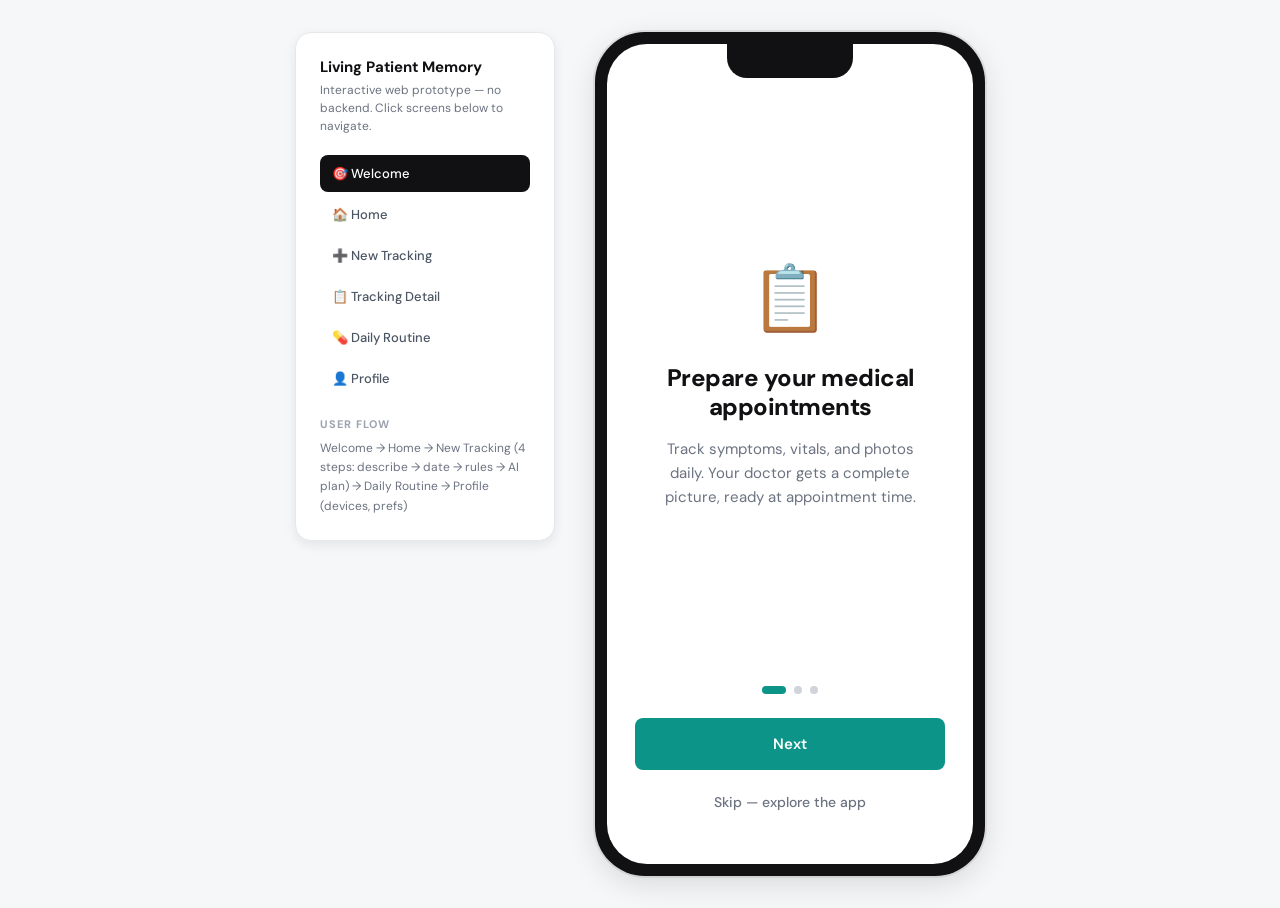
==== web-prototype/index.html @ bdebffde "feat: implement rate limiting middleware and add web prototype skeleton" ====
<!DOCTYPE html>
<html lang="en">
<head>
  <meta charset="UTF-8" />
  <meta name="viewport" content="width=device-width, initial-scale=1, maximum-scale=1, user-scalable=no" />
  <title>Living Patient Memory — Web Prototype</title>
  <meta name="description" content="Prepare your medical appointments with AI-powered health tracking. Web prototype for Living Patient Memory." />
  <link rel="preconnect" href="https://fonts.googleapis.com" />
  <link rel="preconnect" href="https://fonts.gstatic.com" crossorigin />
  <link href="https://fonts.googleapis.com/css2?family=DM+Sans:ital,opsz,wght@0,9..40,400;0,9..40,500;0,9..40,600;0,9..40,700;0,9..40,800;1,9..40,400&display=swap" rel="stylesheet" />
  <link rel="stylesheet" href="styles.css" />
</head>
<body>

  <!-- ═══ POV PANEL ═══ -->
  <aside class="pov-panel" id="povPanel">
    <h2>Living Patient Memory</h2>
    <p class="pov-desc">Interactive web prototype — no backend. Click screens below to navigate.</p>
    <nav class="pov-nav">
      <button data-screen="onboarding" class="active">🎯 Welcome</button>
      <button data-screen="home">🏠 Home</button>
      <button data-screen="new-tracking">➕ New Tracking</button>
      <button data-screen="detail">📋 Tracking Detail</button>
      <button data-screen="routine">💊 Daily Routine</button>
      <button data-screen="profile">👤 Profile</button>
    </nav>
    <div class="pov-section">
      <h3>User Flow</h3>
      <p>Welcome → Home → New Tracking (4 steps: describe → date → rules → AI plan) → Daily Routine → Profile (devices, prefs)</p>
    </div>
  </aside>

  <!-- ═══ PHONE FRAME ═══ -->
  <div class="phone-frame">
    <div class="phone-notch"></div>
    <div class="phone-screen" id="phoneScreen">

      <!-- ═══ ONBOARDING ═══ -->
      <section class="screen active" id="screen-onboarding" data-screen="onboarding">
        <div class="onboarding">
          <div class="onboarding-slides">
            <!-- Slide 1 -->
            <div class="onboarding-slide active" data-slide="1">
              <div class="onboarding-icon">📋</div>
              <h1>Prepare your medical appointments</h1>
              <p>Track symptoms, vitals, and photos daily. Your doctor gets a complete picture, ready at appointment time.</p>
            </div>
            <!-- Slide 2 -->
            <div class="onboarding-slide" data-slide="2">
              <div class="onboarding-icon">⚙️</div>
              <h1>You define the rules</h1>
              <p>Choose what to track — temperature, pain, photos, connected devices. You're in full control of your own tracking plan.</p>
            </div>
            <!-- Slide 3 -->
            <div class="onboarding-slide" data-slide="3">
              <div class="onboarding-icon">✨</div>
              <h1>AI builds your best plan</h1>
              <p>Gemini analyzes your situation and designs a personalized tracking schedule, optimized for your next appointment.</p>
            </div>
          </div>
          <div class="onboarding-dots">
            <div class="dot active" data-dot="1"></div>
            <div class="dot" data-dot="2"></div>
            <div class="dot" data-dot="3"></div>
          </div>
          <div class="onboarding-footer">
            <button class="btn-primary btn-primary--accent" id="onboardingNext">Next</button>
            <button class="btn-ghost" onclick="goTo('home')">Skip — explore the app</button>
          </div>
        </div>
      </section>

      <!-- ═══ HOME ═══ -->
      <section class="screen" id="screen-home" data-screen="home">
        <header class="app-header">
          <div class="header-top">
            <div>
              <p class="header-greeting">Good afternoon 👋</p>
              <h1 class="header-title" id="homeUserName">Alex</h1>
            </div>
            <div class="header-avatar" id="homeAvatar" onclick="goTo('profile')">A</div>
          </div>
        </header>

        <!-- Countdown card (shown when there's an active tracking) -->
        <div class="countdown-card" id="countdownCard" style="display:none">
          <div class="countdown-label">Next appointment</div>
          <div class="countdown-date" id="countdownDate">July 2, 2026 — Dr. Martinez</div>
          <div class="countdown-timer" id="countdownTimer">
            <div class="countdown-unit"><div class="countdown-value" id="cdDays">19</div><div class="countdown-suffix">days</div></div>
            <div class="countdown-unit"><div class="countdown-value" id="cdHours">08</div><div class="countdown-suffix">hrs</div></div>
            <div class="countdown-unit"><div class="countdown-value" id="cdMins">42</div><div class="countdown-suffix">min</div></div>
          </div>
        </div>

        <div class="content with-bottom">
          <!-- Today's tasks nudge -->
          <div class="tracking-card" id="todayNudge" style="display:none" onclick="goTo('routine')">
            <div class="tracking-card-header">
              <div>
                <div class="tracking-card-title">🔔 Today's routine</div>
                <div class="tracking-card-sub">Photo and check-in due before 8:00 PM</div>
              </div>
              <div class="tracking-badge">Pending</div>
            </div>
          </div>

          <div class="section-label">Active trackings</div>

          <!-- Empty state -->
          <div class="empty-state" id="emptyState">
            <div class="empty-icon">📊</div>
            <div class="empty-title">No active tracking</div>
            <div class="empty-desc">Describe what you want to monitor and our AI will build your personalized plan before your next appointment.</div>
            <button class="btn-primary btn-primary--accent" style="width:auto; padding:0 32px;" onclick="goTo('new-tracking')">Start your first tracking</button>
          </div>

          <!-- Tracking list -->
          <div id="trackingList" style="display:none"></div>
        </div>

        <!-- FAB -->
        <button class="fab" onclick="goTo('new-tracking')" aria-label="New tracking">
          <svg viewBox="0 0 24 24" fill="none" stroke="currentColor" stroke-width="2.5"><line x1="12" y1="5" x2="12" y2="19"/><line x1="5" y1="12" x2="19" y2="12"/></svg>
        </button>

        <!-- Tab bar -->
        <nav class="tab-bar">
          <button class="tab active">
            <svg viewBox="0 0 24 24" fill="currentColor"><path d="M10 20v-6h4v6h5v-8h3L12 3 2 12h3v8z"/></svg>
            <span>Home</span>
          </button>
          <button class="tab" onclick="goTo('home')">
            <svg viewBox="0 0 24 24" fill="none" stroke="currentColor" stroke-width="2"><rect x="3" y="4" width="18" height="18" rx="2"/><line x1="16" y1="2" x2="16" y2="6"/><line x1="8" y1="2" x2="8" y2="6"/><line x1="3" y1="10" x2="21" y2="10"/></svg>
            <span>Trackings</span>
          </button>
          <button class="tab" onclick="goTo('profile')">
            <svg viewBox="0 0 24 24" fill="none" stroke="currentColor" stroke-width="2"><path d="M20 21v-2a4 4 0 0 0-4-4H8a4 4 0 0 0-4 4v2"/><circle cx="12" cy="7" r="4"/></svg>
            <span>Profile</span>
          </button>
        </nav>
      </section>

      <!-- ═══ NEW TRACKING ═══ -->
      <section class="screen" id="screen-new-tracking" data-screen="new-tracking">
        <div class="sub-header">
          <button class="btn-icon" onclick="goTo('home')">
            <svg viewBox="0 0 24 24" fill="none" stroke="currentColor" stroke-width="2"><polyline points="15 18 9 12 15 6"/></svg>
          </button>
          <h2>New Tracking</h2>
          <div class="spacer"></div>
        </div>

        <div class="step-indicator" id="stepIndicator">
          <div class="step-bar done"></div>
          <div class="step-bar"></div>
          <div class="step-bar"></div>
          <div class="step-bar"></div>
        </div>
        <div class="step-count" id="stepCount">Step 1 of 4</div>

        <div class="content" id="newTrackingContent">
          <!-- Steps are rendered dynamically by JS -->
        </div>
      </section>

      <!-- ═══ TRACKING DETAIL ═══ -->
      <section class="screen" id="screen-detail" data-screen="detail">
        <div class="sub-header">
          <button class="btn-icon" onclick="goTo('home')">
            <svg viewBox="0 0 24 24" fill="none" stroke="currentColor" stroke-width="2"><polyline points="15 18 9 12 15 6"/></svg>
          </button>
          <h2 id="detailTitle">Wound Monitoring</h2>
          <button class="btn-icon" id="detailMenuBtn" onclick="toggleManageModal()">
            <svg viewBox="0 0 24 24" fill="none" stroke="currentColor" stroke-width="2"><circle cx="12" cy="12" r="1"/><circle cx="12" cy="5" r="1"/><circle cx="12" cy="19" r="1"/></svg>
          </button>
        </div>

        <div class="content with-bottom">
          <!-- Summary card -->
          <div class="tracking-card" style="cursor:default">
            <div style="display:flex; justify-content:space-around; text-align:center; margin-bottom:14px;">
              <div><div style="font-size:24px; font-weight:800;" id="detDaysDone">5</div><div style="font-size:12px; color:var(--gray-400);">Days done</div></div>
              <div><div style="font-size:24px; font-weight:800;" id="detDaysLeft">9</div><div style="font-size:12px; color:var(--gray-400);">Days left</div></div>
              <div><div style="font-size:24px; font-weight:800; color:var(--accent);" id="detPercent">36%</div><div style="font-size:12px; color:var(--gray-400);">Complete</div></div>
            </div>
            <div class="progress-bar"><div class="progress-fill" id="detProgress" style="width:36%"></div></div>
            <div class="tracking-card-footer">
              <span>📅 Appointment: <strong id="detApptDate">Jul 2, 2026</strong></span>
            </div>
          </div>

          <!-- Today's routine button -->
          <button class="btn-primary btn-primary--accent" style="margin:16px 0;" onclick="goTo('routine')">
            ▶ Start today's routine
          </button>

          <div class="section-label">Your plan</div>
          <div class="timeline" id="detailTimeline">
            <!-- Populated by JS -->
          </div>
        </div>

        <!-- Manage modal -->
        <div class="modal-overlay" id="manageModal">
          <div class="modal-sheet">
            <div class="modal-handle"></div>
            <div class="modal-title">Manage tracking</div>
            <button class="btn-secondary" style="margin-bottom:8px;" onclick="showDateEditModal()">📅 Change appointment date</button>
            <button class="btn-secondary" style="margin-bottom:8px;" onclick="goTo('new-tracking')">✏️ Edit my rules</button>
            <button class="btn-primary btn-primary--danger" style="margin-bottom:8px;" onclick="deleteTracking()">🗑 Delete this tracking</button>
            <button class="btn-ghost" onclick="toggleManageModal()">Cancel</button>
          </div>
        </div>

        <!-- Date edit modal -->
        <div class="modal-overlay" id="dateEditModal">
          <div class="modal-sheet">
            <div class="modal-handle"></div>
            <div class="modal-title">Change appointment date</div>
            <div class="field">
              <label for="editApptDate">New appointment date</label>
              <div class="date-input-wrapper">
                <input type="date" id="editApptDate" />
              </div>
            </div>
            <button class="btn-primary btn-primary--accent" onclick="saveNewDate()">Save new date</button>
            <button class="btn-ghost" onclick="hideDateEditModal()">Cancel</button>
          </div>
        </div>

        <!-- Tab bar -->
        <nav class="tab-bar">
          <button class="tab" onclick="goTo('home')">
            <svg viewBox="0 0 24 24" fill="none" stroke="currentColor" stroke-width="2"><path d="M10 20v-6h4v6h5v-8h3L12 3 2 12h3v8z"/></svg>
            <span>Home</span>
          </button>
          <button class="tab active">
            <svg viewBox="0 0 24 24" fill="currentColor"><rect x="3" y="4" width="18" height="18" rx="2"/><line x1="16" y1="2" x2="16" y2="6" stroke="white" stroke-width="2"/><line x1="8" y1="2" x2="8" y2="6" stroke="white" stroke-width="2"/><line x1="3" y1="10" x2="21" y2="10" stroke="white" stroke-width="2"/></svg>
            <span>Trackings</span>
          </button>
          <button class="tab" onclick="goTo('profile')">
            <svg viewBox="0 0 24 24" fill="none" stroke="currentColor" stroke-width="2"><path d="M20 21v-2a4 4 0 0 0-4-4H8a4 4 0 0 0-4 4v2"/><circle cx="12" cy="7" r="4"/></svg>
            <span>Profile</span>
          </button>
        </nav>
      </section>

      <!-- ═══ DAILY ROUTINE ═══ -->
      <section class="screen" id="screen-routine" data-screen="routine">
        <div class="sub-header">
          <button class="btn-icon" onclick="goTo('detail')">
            <svg viewBox="0 0 24 24" fill="none" stroke="currentColor" stroke-width="2"><polyline points="15 18 9 12 15 6"/></svg>
          </button>
          <h2>Today's Routine</h2>
          <div class="spacer"></div>
        </div>

        <div class="step-indicator" id="routineStepIndicator">
          <div class="step-bar done"></div>
          <div class="step-bar"></div>
          <div class="step-bar"></div>
        </div>
        <div class="step-count" id="routineStepCount">Step 1 of 3</div>

        <div class="content" id="routineContent">
          <!-- Populated by JS -->
        </div>
      </section>

      <!-- ═══ ROUTINE DONE ═══ -->
      <section class="screen" id="screen-routine-done" data-screen="routine-done">
        <div class="done-screen">
          <div class="done-check">✓</div>
          <div class="done-title">Routine complete!</div>
          <div class="done-desc">Today's data has been saved. Your tracking file is getting stronger — come back tomorrow.</div>
          <button class="btn-primary btn-primary--accent" style="width:auto; padding:0 32px;" onclick="goTo('home')">Back to home</button>
        </div>
      </section>

      <!-- ═══ PROFILE ═══ -->
      <section class="screen" id="screen-profile" data-screen="profile">
        <div class="profile-header-section">
          <div class="profile-avatar-lg" id="profileAvatarLg">A</div>
          <div class="profile-name" id="profileName">Alex</div>
          <div class="profile-email">alex@example.com</div>
        </div>

        <div class="content" style="padding-top:20px; padding-bottom:80px;">
          <div class="menu-group">
            <h3>Connected Devices</h3>
            <div class="toggle-row" onclick="toggleDevice(this)">
              <div class="toggle-row-left">
                <span class="toggle-emoji">⌚</span>
                <div>
                  <div class="toggle-label">Smartwatch</div>
                  <div class="toggle-sublabel">Steps, heart rate, sleep</div>
                </div>
              </div>
              <div class="toggle" data-device="watch"><div class="toggle-knob"></div></div>
            </div>
            <div class="toggle-row" onclick="toggleDevice(this)">
              <div class="toggle-row-left">
                <span class="toggle-emoji">🌡️</span>
                <div>
                  <div class="toggle-label">Digital thermometer</div>
                  <div class="toggle-sublabel">Manual temperature entries</div>
                </div>
              </div>
              <div class="toggle on" data-device="thermometer"><div class="toggle-knob"></div></div>
            </div>
            <div class="toggle-row" onclick="toggleDevice(this)">
              <div class="toggle-row-left">
                <span class="toggle-emoji">💓</span>
                <div>
                  <div class="toggle-label">Blood pressure monitor</div>
                  <div class="toggle-sublabel">Bluetooth BP device</div>
                </div>
              </div>
              <div class="toggle" data-device="bp"><div class="toggle-knob"></div></div>
            </div>
            <div class="toggle-row" onclick="toggleDevice(this)">
              <div class="toggle-row-left">
                <span class="toggle-emoji">⚖️</span>
                <div>
                  <div class="toggle-label">Connected scale</div>
                  <div class="toggle-sublabel">Weight tracking</div>
                </div>
              </div>
              <div class="toggle" data-device="scale"><div class="toggle-knob"></div></div>
            </div>
          </div>

          <div class="menu-group">
            <h3>Preferences</h3>
            <button class="menu-item" onclick="showToast('Temperature unit changed to °C')">
              <span class="emoji">🌡️</span>
              Temperature unit
              <span class="menu-badge">°C</span>
              <span class="arrow">›</span>
            </button>
            <button class="menu-item" onclick="showToast('Reminder times updated')">
              <span class="emoji">🔔</span>
              Reminder times
              <span class="menu-badge">9am, 7pm</span>
              <span class="arrow">›</span>
            </button>
          </div>

          <div class="menu-group">
            <h3>Account</h3>
            <button class="menu-item" onclick="showToast('Profile editing coming soon')">
              <span class="emoji">✏️</span>
              Edit profile
              <span class="arrow">›</span>
            </button>
            <button class="menu-item" onclick="showToast('Data export started')">
              <span class="emoji">📦</span>
              Export my data
              <span class="arrow">›</span>
            </button>
            <button class="menu-item menu-item--danger">
              <span class="emoji">🚪</span>
              Sign out
            </button>
          </div>
        </div>

        <!-- Tab bar -->
        <nav class="tab-bar">
          <button class="tab" onclick="goTo('home')">
            <svg viewBox="0 0 24 24" fill="none" stroke="currentColor" stroke-width="2"><path d="M10 20v-6h4v6h5v-8h3L12 3 2 12h3v8z"/></svg>
            <span>Home</span>
          </button>
          <button class="tab" onclick="goTo('home')">
            <svg viewBox="0 0 24 24" fill="none" stroke="currentColor" stroke-width="2"><rect x="3" y="4" width="18" height="18" rx="2"/><line x1="16" y1="2" x2="16" y2="6"/><line x1="8" y1="2" x2="8" y2="6"/><line x1="3" y1="10" x2="21" y2="10"/></svg>
            <span>Trackings</span>
          </button>
          <button class="tab active">
            <svg viewBox="0 0 24 24" fill="currentColor"><path d="M20 21v-2a4 4 0 0 0-4-4H8a4 4 0 0 0-4 4v2"/><circle cx="12" cy="7" r="4"/></svg>
            <span>Profile</span>
          </button>
        </nav>
      </section>

      <!-- Toast -->
      <div class="toast" id="toast"></div>

    </div>
  </div>

  <script src="app.js"></script>
</body>
</html>
---- web-prototype/styles.css ----
/* ═══════════════════════════════════════════════════
   Living Patient Memory — Web Prototype Design System
   ═══════════════════════════════════════════════════ */

*, *::before, *::after { box-sizing: border-box; margin: 0; padding: 0; }

:root {
  /* Colors */
  --bg: #F6F7F9;
  --white: #FFFFFF;
  --black: #111113;
  --gray-50: #FAFAFA;
  --gray-100: #F3F4F6;
  --gray-200: #E5E7EB;
  --gray-300: #D1D5DB;
  --gray-400: #9CA3AF;
  --gray-500: #6B7280;
  --gray-600: #4B5563;
  --gray-700: #374151;
  --accent: #0D9488;
  --accent-light: #CCFBF1;
  --accent-dark: #0F766E;
  --danger: #EF4444;
  --danger-light: #FEE2E2;
  --warning: #F59E0B;
  --warning-light: #FEF3C7;
  --success: #10B981;
  --success-light: #D1FAE5;

  /* Typography */
  --font: 'DM Sans', -apple-system, BlinkMacSystemFont, sans-serif;
  --radius: 12px;
  --radius-sm: 8px;
  --radius-lg: 16px;
  --shadow-sm: 0 1px 3px rgba(0,0,0,.06);
  --shadow-md: 0 4px 12px rgba(0,0,0,.08);
  --shadow-lg: 0 8px 30px rgba(0,0,0,.12);
  --transition: .2s cubic-bezier(.4,0,.2,1);
}

html { font-size: 16px; }
body {
  font-family: var(--font);
  background: var(--bg);
  color: var(--black);
  min-height: 100vh;
  display: flex;
  justify-content: center;
  align-items: flex-start;
  gap: 40px;
  padding: 32px;
  -webkit-font-smoothing: antialiased;
}

/* ═══ POV PANEL ═══ */
.pov-panel {
  position: sticky;
  top: 32px;
  width: 260px;
  flex-shrink: 0;
  background: var(--white);
  border-radius: var(--radius-lg);
  padding: 24px;
  box-shadow: var(--shadow-md);
  border: 1px solid var(--gray-200);
}
.pov-panel h2 {
  font-size: 15px;
  font-weight: 700;
  margin-bottom: 4px;
}
.pov-desc {
  font-size: 12px;
  color: var(--gray-500);
  margin-bottom: 20px;
  line-height: 1.5;
}
.pov-nav { display: flex; flex-direction: column; gap: 4px; }
.pov-nav button {
  display: flex;
  align-items: center;
  gap: 8px;
  padding: 10px 12px;
  border: none;
  background: transparent;
  border-radius: var(--radius-sm);
  font-family: var(--font);
  font-size: 13px;
  font-weight: 500;
  color: var(--gray-600);
  cursor: pointer;
  transition: var(--transition);
  text-align: left;
}
.pov-nav button:hover { background: var(--gray-100); color: var(--black); }
.pov-nav button.active { background: var(--black); color: var(--white); }

.pov-section { margin-top: 20px; }
.pov-section h3 {
  font-size: 11px;
  font-weight: 700;
  text-transform: uppercase;
  letter-spacing: 1px;
  color: var(--gray-400);
  margin-bottom: 8px;
}
.pov-section p { font-size: 12px; color: var(--gray-500); line-height: 1.6; }

/* ═══ PHONE FRAME ═══ */
.phone-frame {
  width: 390px;
  height: 844px;
  background: var(--black);
  border-radius: 50px;
  padding: 12px;
  box-shadow: var(--shadow-lg), 0 0 0 2px rgba(0,0,0,.08);
  position: relative;
  flex-shrink: 0;
}
.phone-notch {
  position: absolute;
  top: 12px;
  left: 50%;
  transform: translateX(-50%);
  width: 126px;
  height: 34px;
  background: var(--black);
  border-radius: 0 0 20px 20px;
  z-index: 100;
}
.phone-screen {
  width: 100%;
  height: 100%;
  background: var(--white);
  border-radius: 40px;
  overflow: hidden;
  position: relative;
}

/* ═══ SCREENS ═══ */
.screen {
  position: absolute;
  inset: 0;
  display: none;
  flex-direction: column;
  overflow-y: auto;
  overflow-x: hidden;
  scrollbar-width: none;
}
.screen::-webkit-scrollbar { display: none; }
.screen.active {
  display: flex;
  animation: fadeSlideIn .3s ease;
}
@keyframes fadeSlideIn {
  from { opacity: 0; transform: translateY(8px); }
  to { opacity: 1; transform: translateY(0); }
}

/* ═══ ONBOARDING ═══ */
.onboarding {
  flex: 1;
  display: flex;
  flex-direction: column;
  padding: 60px 28px 40px;
  text-align: center;
}
.onboarding-slides {
  flex: 1;
  display: flex;
  flex-direction: column;
  justify-content: center;
  align-items: center;
}
.onboarding-slide {
  display: none;
  flex-direction: column;
  align-items: center;
  gap: 16px;
  animation: fadeSlideIn .4s ease;
}
.onboarding-slide.active { display: flex; }
.onboarding-icon {
  font-size: 64px;
  margin-bottom: 8px;
  animation: floatIcon 3s ease-in-out infinite;
}
@keyframes floatIcon {
  0%, 100% { transform: translateY(0); }
  50% { transform: translateY(-8px); }
}
.onboarding h1 {
  font-size: 24px;
  font-weight: 800;
  line-height: 1.2;
  letter-spacing: -.5px;
  max-width: 280px;
}
.onboarding p {
  font-size: 15px;
  color: var(--gray-500);
  line-height: 1.6;
  max-width: 260px;
}
.onboarding-dots {
  display: flex;
  gap: 8px;
  justify-content: center;
  margin: 24px 0;
}
.dot {
  width: 8px; height: 8px;
  border-radius: 50%;
  background: var(--gray-300);
  transition: var(--transition);
}
.dot.active {
  background: var(--accent);
  width: 24px;
  border-radius: 4px;
}
.onboarding-footer {
  display: flex;
  flex-direction: column;
  gap: 10px;
}

/* ═══ HEADER ═══ */
.app-header {
  padding: 56px 24px 20px;
  background: var(--white);
}
.header-top {
  display: flex;
  justify-content: space-between;
  align-items: center;
  margin-bottom: 16px;
}
.header-greeting {
  font-size: 14px;
  color: var(--gray-500);
  font-weight: 500;
}
.header-title {
  font-size: 22px;
  font-weight: 800;
  letter-spacing: -.3px;
}
.header-avatar {
  width: 40px; height: 40px;
  border-radius: 50%;
  background: linear-gradient(135deg, var(--accent), var(--accent-dark));
  color: white;
  display: flex; align-items: center; justify-content: center;
  font-size: 14px; font-weight: 700;
  cursor: pointer;
  transition: var(--transition);
}
.header-avatar:hover { transform: scale(1.08); }

/* ═══ COUNTDOWN CARD ═══ */
.countdown-card {
  background: linear-gradient(135deg, #0D9488 0%, #065F54 100%);
  border-radius: var(--radius);
  padding: 20px;
  color: white;
  margin: 0 24px 16px;
}
.countdown-label {
  font-size: 12px;
  font-weight: 600;
  text-transform: uppercase;
  letter-spacing: 1px;
  opacity: .85;
  margin-bottom: 8px;
}
.countdown-date {
  font-size: 17px;
  font-weight: 700;
  margin-bottom: 12px;
}
.countdown-timer {
  display: flex;
  gap: 12px;
}
.countdown-unit {
  text-align: center;
}
.countdown-value {
  font-size: 28px;
  font-weight: 800;
  line-height: 1;
  letter-spacing: -1px;
}
.countdown-suffix {
  font-size: 11px;
  opacity: .7;
  font-weight: 500;
  text-transform: uppercase;
}

/* ═══ CONTENT ═══ */
.content {
  flex: 1;
  padding: 0 24px 24px;
  overflow-y: auto;
}
.content.with-bottom { padding-bottom: 100px; }

/* ═══ SECTION LABEL ═══ */
.section-label {
  font-size: 11px;
  font-weight: 700;
  text-transform: uppercase;
  letter-spacing: 1.5px;
  color: var(--gray-400);
  margin: 20px 0 12px;
}

/* ═══ TRACKING CARD ═══ */
.tracking-card {
  background: var(--white);
  border: 1px solid var(--gray-200);
  border-radius: var(--radius);
  padding: 18px;
  cursor: pointer;
  transition: var(--transition);
  margin-bottom: 10px;
}
.tracking-card:hover {
  border-color: var(--gray-300);
  box-shadow: var(--shadow-sm);
}
.tracking-card-header {
  display: flex;
  justify-content: space-between;
  align-items: flex-start;
  margin-bottom: 12px;
}
.tracking-card-title {
  font-size: 16px;
  font-weight: 700;
}
.tracking-card-sub {
  font-size: 13px;
  color: var(--gray-500);
  margin-top: 2px;
}
.tracking-badge {
  font-size: 11px;
  font-weight: 600;
  padding: 4px 10px;
  border-radius: 20px;
  background: var(--accent-light);
  color: var(--accent-dark);
  white-space: nowrap;
}
.tracking-badge--done {
  background: var(--gray-100);
  color: var(--gray-500);
}
.progress-bar {
  height: 4px;
  background: var(--gray-200);
  border-radius: 2px;
  overflow: hidden;
  margin-top: 14px;
}
.progress-fill {
  height: 100%;
  background: var(--accent);
  border-radius: 2px;
  transition: width .5s ease;
}
.tracking-card-footer {
  display: flex;
  justify-content: space-between;
  align-items: center;
  margin-top: 10px;
  font-size: 12px;
  color: var(--gray-500);
}

/* ═══ EMPTY STATE ═══ */
.empty-state {
  display: flex;
  flex-direction: column;
  align-items: center;
  text-align: center;
  padding: 40px 20px;
}
.empty-icon { font-size: 56px; margin-bottom: 16px; }
.empty-title {
  font-size: 18px;
  font-weight: 700;
  margin-bottom: 8px;
}
.empty-desc {
  font-size: 14px;
  color: var(--gray-500);
  line-height: 1.6;
  max-width: 260px;
  margin-bottom: 24px;
}

/* ═══ SUB PAGE HEADER ═══ */
.sub-header {
  display: flex;
  align-items: center;
  gap: 12px;
  padding: 56px 20px 16px;
  background: var(--white);
}
.sub-header h2 {
  flex: 1;
  font-size: 18px;
  font-weight: 700;
}
.sub-header .spacer { width: 40px; }

/* ═══ BUTTONS ═══ */
.btn-primary {
  display: flex;
  align-items: center;
  justify-content: center;
  gap: 8px;
  width: 100%;
  height: 52px;
  border: none;
  border-radius: var(--radius-sm);
  background: var(--black);
  color: var(--white);
  font-family: var(--font);
  font-size: 15px;
  font-weight: 600;
  cursor: pointer;
  transition: var(--transition);
}
.btn-primary:hover { opacity: .88; }
.btn-primary:active { transform: scale(.98); }
.btn-primary:disabled { background: var(--gray-200); color: var(--gray-400); cursor: default; }
.btn-primary--accent { background: var(--accent); }
.btn-primary--accent:hover { background: var(--accent-dark); }
.btn-primary--danger { background: var(--danger); }

.btn-secondary {
  display: flex;
  align-items: center;
  justify-content: center;
  gap: 8px;
  width: 100%;
  height: 48px;
  border: 1.5px solid var(--gray-200);
  border-radius: var(--radius-sm);
  background: var(--white);
  color: var(--black);
  font-family: var(--font);
  font-size: 14px;
  font-weight: 600;
  cursor: pointer;
  transition: var(--transition);
}
.btn-secondary:hover { border-color: var(--gray-300); background: var(--gray-50); }

.btn-ghost {
  display: flex;
  align-items: center;
  justify-content: center;
  gap: 8px;
  width: 100%;
  height: 44px;
  border: none;
  background: transparent;
  color: var(--gray-500);
  font-family: var(--font);
  font-size: 14px;
  font-weight: 500;
  cursor: pointer;
  transition: var(--transition);
}
.btn-ghost:hover { color: var(--black); }

.btn-sm { height: 38px; font-size: 13px; border-radius: var(--radius-sm); }
.btn-icon {
  width: 40px; height: 40px;
  border: none; background: transparent;
  border-radius: var(--radius-sm);
  display: flex; align-items: center; justify-content: center;
  cursor: pointer;
  transition: var(--transition);
  color: var(--black);
}
.btn-icon:hover { background: var(--gray-100); }
.btn-icon svg { width: 22px; height: 22px; }

.text-btn {
  border: none; background: none;
  font-family: var(--font);
  font-size: 14px;
  font-weight: 600;
  color: var(--accent);
  cursor: pointer;
}
.text-btn--danger { color: var(--danger); }

/* ═══ TAB BAR ═══ */
.tab-bar {
  display: flex;
  border-top: 1px solid var(--gray-200);
  background: var(--white);
  padding: 6px 0 20px;
  flex-shrink: 0;
}
.tab {
  flex: 1;
  display: flex;
  flex-direction: column;
  align-items: center;
  gap: 3px;
  padding: 8px 0;
  border: none;
  background: transparent;
  font-family: var(--font);
  font-size: 10px;
  font-weight: 600;
  color: var(--gray-400);
  cursor: pointer;
  transition: var(--transition);
}
.tab svg { width: 24px; height: 24px; }
.tab.active { color: var(--accent); }
.tab:hover { color: var(--black); }

/* ═══ FAB ═══ */
.fab {
  position: absolute;
  bottom: 80px;
  right: 20px;
  width: 56px; height: 56px;
  border: none;
  border-radius: 16px;
  background: var(--accent);
  color: white;
  display: flex; align-items: center; justify-content: center;
  cursor: pointer;
  box-shadow: 0 4px 16px rgba(13,148,136,.4);
  transition: var(--transition);
  z-index: 10;
}
.fab:hover { transform: translateY(-2px); box-shadow: 0 6px 24px rgba(13,148,136,.5); }
.fab svg { width: 28px; height: 28px; }

/* ═══ FORM FIELDS ═══ */
.field { margin-bottom: 18px; }
.field label {
  display: block;
  font-size: 13px;
  font-weight: 600;
  color: var(--gray-700);
  margin-bottom: 6px;
}
.field input, .field textarea, .field select {
  width: 100%;
  padding: 12px 14px;
  border: 1.5px solid var(--gray-200);
  border-radius: var(--radius-sm);
  font-family: var(--font);
  font-size: 15px;
  color: var(--black);
  background: var(--white);
  outline: none;
  transition: var(--transition);
}
.field input:focus, .field textarea:focus, .field select:focus {
  border-color: var(--accent);
  box-shadow: 0 0 0 3px rgba(13,148,136,.1);
}
.field textarea { resize: vertical; min-height: 100px; }
.field input::placeholder, .field textarea::placeholder {
  color: var(--gray-400);
}
.field .hint {
  font-size: 12px;
  color: var(--gray-400);
  margin-top: 4px;
}

/* ═══ STEP INDICATOR ═══ */
.step-indicator {
  display: flex;
  gap: 6px;
  padding: 0 24px;
  margin-bottom: 4px;
}
.step-bar {
  flex: 1;
  height: 3px;
  background: var(--gray-200);
  border-radius: 2px;
  transition: background .3s ease;
}
.step-bar.done { background: var(--accent); }
.step-count {
  font-size: 12px;
  color: var(--gray-400);
  font-weight: 500;
  padding: 4px 24px 0;
}

/* ═══ TOGGLES ═══ */
.toggle-row {
  display: flex;
  align-items: center;
  justify-content: space-between;
  padding: 14px 16px;
  background: var(--gray-50);
  border: 1px solid var(--gray-200);
  border-radius: var(--radius-sm);
  margin-bottom: 8px;
  transition: var(--transition);
}
.toggle-row:hover { border-color: var(--gray-300); }
.toggle-row-left {
  display: flex;
  align-items: center;
  gap: 12px;
}
.toggle-emoji { font-size: 22px; }
.toggle-label {
  font-size: 14px;
  font-weight: 600;
}
.toggle-sublabel {
  font-size: 12px;
  color: var(--gray-400);
}
.toggle {
  width: 48px; height: 28px;
  background: var(--gray-300);
  border-radius: 14px;
  position: relative;
  cursor: pointer;
  transition: var(--transition);
  flex-shrink: 0;
}
.toggle.on { background: var(--accent); }
.toggle-knob {
  position: absolute;
  top: 3px; left: 3px;
  width: 22px; height: 22px;
  background: white;
  border-radius: 50%;
  transition: var(--transition);
  box-shadow: 0 1px 3px rgba(0,0,0,.15);
}
.toggle.on .toggle-knob { left: 23px; }

/* ═══ DATE PICKER FAKE ═══ */
.date-input-wrapper {
  position: relative;
}
.date-input-wrapper input[type="date"] {
  padding-right: 40px;
}
.date-input-wrapper svg {
  position: absolute;
  right: 14px;
  top: 50%;
  transform: translateY(-50%);
  color: var(--gray-400);
  pointer-events: none;
}

/* ═══ AI CARD ═══ */
.ai-card {
  background: linear-gradient(135deg, #F0FDFA 0%, #ECFDF5 100%);
  border: 1.5px solid var(--accent-light);
  border-radius: var(--radius);
  padding: 20px;
  margin-bottom: 16px;
}
.ai-card-header {
  display: flex;
  align-items: center;
  gap: 10px;
  margin-bottom: 12px;
}
.ai-card-header span {
  font-size: 13px;
  font-weight: 700;
  color: var(--accent-dark);
  text-transform: uppercase;
  letter-spacing: .5px;
}
.ai-card-title {
  font-size: 16px;
  font-weight: 700;
  margin-bottom: 8px;
}
.ai-card-body {
  font-size: 14px;
  color: var(--gray-600);
  line-height: 1.6;
}

/* ═══ PLAN ITEM ═══ */
.plan-list { display: flex; flex-direction: column; gap: 2px; }
.plan-item {
  display: flex;
  align-items: flex-start;
  gap: 12px;
  padding: 12px 0;
  border-bottom: 1px solid var(--gray-100);
}
.plan-item:last-child { border-bottom: none; }
.plan-icon {
  width: 36px; height: 36px;
  border-radius: var(--radius-sm);
  background: var(--gray-100);
  display: flex; align-items: center; justify-content: center;
  font-size: 18px;
  flex-shrink: 0;
}
.plan-text h4 { font-size: 14px; font-weight: 600; }
.plan-text p { font-size: 12px; color: var(--gray-500); margin-top: 2px; }

/* ═══ JOURNEY TIMELINE ═══ */
.timeline { padding: 0 4px; }
.timeline-node {
  display: flex;
  gap: 16px;
  position: relative;
}
.timeline-line {
  position: absolute;
  left: 19px;
  top: 44px;
  bottom: -12px;
  width: 2px;
  background: var(--gray-200);
}
.timeline-node.done .timeline-line { background: var(--accent); }
.timeline-circle {
  width: 40px; height: 40px;
  border-radius: 50%;
  display: flex; align-items: center; justify-content: center;
  flex-shrink: 0;
  font-size: 14px;
  font-weight: 700;
  border: 2px solid var(--gray-200);
  background: var(--white);
  color: var(--gray-400);
  z-index: 1;
}
.timeline-node.done .timeline-circle {
  background: var(--accent);
  border-color: var(--accent);
  color: white;
}
.timeline-node.today .timeline-circle {
  border-color: var(--accent);
  border-width: 3px;
  color: var(--accent);
  font-weight: 800;
}
.timeline-content {
  flex: 1;
  padding-bottom: 24px;
}
.timeline-day {
  font-size: 14px;
  font-weight: 700;
}
.timeline-date {
  font-size: 12px;
  color: var(--gray-400);
  margin-top: 2px;
}
.timeline-tasks {
  font-size: 12px;
  color: var(--gray-500);
  margin-top: 4px;
}
.timeline-node.today .timeline-day { color: var(--accent); }

/* ═══ ROUTINE STEP ═══ */
.routine-step {
  background: var(--gray-50);
  border: 1px solid var(--gray-200);
  border-radius: var(--radius);
  padding: 20px;
  margin-bottom: 12px;
  transition: var(--transition);
}
.routine-step.completed {
  border-color: var(--success);
  background: var(--success-light);
}
.routine-step-header {
  display: flex;
  align-items: center;
  gap: 10px;
  margin-bottom: 12px;
}
.routine-step-num {
  width: 28px; height: 28px;
  border-radius: 50%;
  background: var(--accent);
  color: white;
  display: flex; align-items: center; justify-content: center;
  font-size: 13px; font-weight: 700;
}
.routine-step-title {
  font-size: 15px;
  font-weight: 700;
}

/* Slider */
.slider-wrapper { padding: 8px 0; }
.slider-labels {
  display: flex;
  justify-content: space-between;
  font-size: 12px;
  color: var(--gray-400);
  margin-bottom: 4px;
}
input[type="range"] {
  width: 100%;
  height: 6px;
  -webkit-appearance: none;
  appearance: none;
  background: var(--gray-200);
  border-radius: 3px;
  outline: none;
}
input[type="range"]::-webkit-slider-thumb {
  -webkit-appearance: none;
  width: 24px; height: 24px;
  border-radius: 50%;
  background: var(--accent);
  cursor: pointer;
  box-shadow: 0 2px 8px rgba(13,148,136,.3);
}
.slider-value {
  text-align: center;
  font-size: 28px;
  font-weight: 800;
  color: var(--black);
  margin-top: 8px;
}

/* Yes/No buttons */
.yn-group {
  display: flex;
  gap: 10px;
}
.yn-btn {
  flex: 1;
  height: 46px;
  border: 1.5px solid var(--gray-200);
  border-radius: var(--radius-sm);
  background: var(--white);
  font-family: var(--font);
  font-size: 14px;
  font-weight: 600;
  color: var(--black);
  cursor: pointer;
  transition: var(--transition);
}
.yn-btn.selected {
  background: var(--black);
  border-color: var(--black);
  color: var(--white);
}

/* ═══ PROFILE ═══ */
.profile-header-section {
  display: flex;
  flex-direction: column;
  align-items: center;
  padding: 56px 24px 24px;
  background: linear-gradient(180deg, var(--accent-light) 0%, var(--white) 100%);
}
.profile-avatar-lg {
  width: 72px; height: 72px;
  border-radius: 50%;
  background: linear-gradient(135deg, var(--accent), var(--accent-dark));
  color: white;
  display: flex; align-items: center; justify-content: center;
  font-size: 26px; font-weight: 800;
  margin-bottom: 12px;
}
.profile-name {
  font-size: 20px;
  font-weight: 800;
}
.profile-email {
  font-size: 13px;
  color: var(--gray-500);
  margin-top: 2px;
}

/* Menu items */
.menu-group {
  margin: 0 24px 16px;
}
.menu-group h3 {
  font-size: 11px;
  font-weight: 700;
  text-transform: uppercase;
  letter-spacing: 1.2px;
  color: var(--gray-400);
  margin-bottom: 8px;
}
.menu-item {
  display: flex;
  align-items: center;
  gap: 12px;
  padding: 14px 16px;
  background: var(--white);
  border: 1px solid var(--gray-200);
  border-radius: var(--radius-sm);
  margin-bottom: 6px;
  cursor: pointer;
  transition: var(--transition);
  width: 100%;
  text-align: left;
  font-family: var(--font);
  font-size: 14px;
  font-weight: 500;
  color: var(--black);
}
.menu-item:hover { border-color: var(--gray-300); background: var(--gray-50); }
.menu-item .emoji { font-size: 20px; }
.menu-item .arrow {
  margin-left: auto;
  color: var(--gray-400);
}
.menu-item--danger { color: var(--danger); }
.menu-badge {
  margin-left: auto;
  font-size: 11px;
  font-weight: 600;
  padding: 3px 8px;
  border-radius: 12px;
  background: var(--accent-light);
  color: var(--accent-dark);
}

/* ═══ MANAGE ACTIONS ═══ */
.manage-actions {
  display: flex;
  flex-direction: column;
  gap: 8px;
  margin-top: 20px;
  padding: 0 24px;
}

/* ═══ DONE SCREEN ═══ */
.done-screen {
  flex: 1;
  display: flex;
  flex-direction: column;
  align-items: center;
  justify-content: center;
  text-align: center;
  padding: 40px 28px;
}
.done-check {
  width: 72px; height: 72px;
  border-radius: 50%;
  background: var(--accent);
  color: white;
  display: flex; align-items: center; justify-content: center;
  font-size: 36px;
  margin-bottom: 24px;
  animation: popIn .5s cubic-bezier(.175,.885,.32,1.275);
}
@keyframes popIn {
  from { transform: scale(0); opacity: 0; }
  to { transform: scale(1); opacity: 1; }
}
.done-title {
  font-size: 22px;
  font-weight: 800;
  margin-bottom: 8px;
}
.done-desc {
  font-size: 14px;
  color: var(--gray-500);
  line-height: 1.6;
  max-width: 260px;
  margin-bottom: 32px;
}

/* ═══ INFO CARD ═══ */
.info-card {
  display: flex;
  gap: 12px;
  padding: 14px 16px;
  background: var(--accent-light);
  border-radius: var(--radius-sm);
  margin-bottom: 16px;
  align-items: flex-start;
}
.info-card svg { flex-shrink: 0; color: var(--accent); }
.info-card p { font-size: 13px; color: var(--gray-600); line-height: 1.5; }

/* ═══ LOADING SHIMMER ═══ */
.shimmer {
  background: linear-gradient(90deg, var(--gray-100) 25%, var(--gray-50) 50%, var(--gray-100) 75%);
  background-size: 200% 100%;
  animation: shimmer 1.5s infinite;
  border-radius: var(--radius-sm);
}
@keyframes shimmer {
  0% { background-position: 200% 0; }
  100% { background-position: -200% 0; }
}
.shimmer-line { height: 14px; margin-bottom: 10px; }
.shimmer-line:last-child { width: 60%; }

/* ═══ TOAST ═══ */
.toast {
  position: absolute;
  bottom: 80px;
  left: 20px;
  right: 20px;
  background: var(--black);
  color: white;
  padding: 14px 18px;
  border-radius: var(--radius-sm);
  font-size: 14px;
  font-weight: 500;
  z-index: 200;
  transform: translateY(80px);
  opacity: 0;
  transition: all .3s ease;
}
.toast.visible {
  transform: translateY(0);
  opacity: 1;
}

/* ═══ MODAL ═══ */
.modal-overlay {
  position: absolute;
  inset: 0;
  background: rgba(0,0,0,.4);
  z-index: 150;
  display: none;
  align-items: flex-end;
  justify-content: center;
  animation: fadeIn .2s ease;
}
.modal-overlay.visible { display: flex; }
@keyframes fadeIn { from { opacity: 0; } to { opacity: 1; } }
.modal-sheet {
  width: 100%;
  background: var(--white);
  border-radius: var(--radius-lg) var(--radius-lg) 0 0;
  padding: 24px;
  max-height: 70%;
  overflow-y: auto;
  animation: slideUp .3s ease;
}
@keyframes slideUp { from { transform: translateY(100%); } to { transform: translateY(0); } }
.modal-handle {
  width: 40px; height: 4px;
  background: var(--gray-300);
  border-radius: 2px;
  margin: 0 auto 16px;
}
.modal-title {
  font-size: 18px;
  font-weight: 700;
  margin-bottom: 16px;
}

/* ═══ RESPONSIVE ═══ */
@media (max-width: 760px) {
  body { padding: 0; flex-direction: column; align-items: center; }
  .pov-panel { display: none; }
  .phone-frame {
    border-radius: 0;
    min-height: 100vh;
    max-height: 100vh;
    width: 100%;
    padding: 0;
  }
  .phone-notch { display: none; }
  .phone-screen { border-radius: 0; }
}
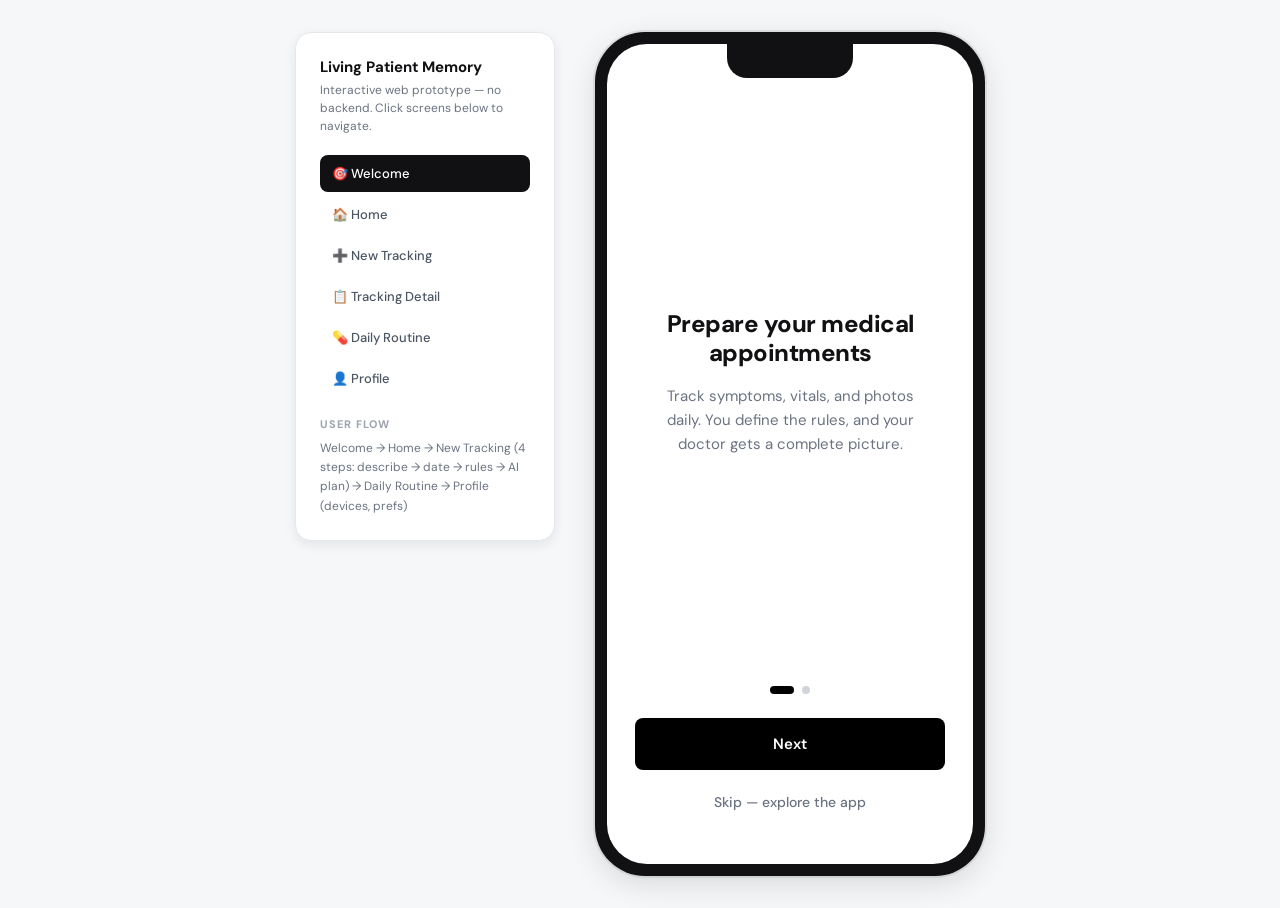
==== commit 1b37d2f0: "feat: add timeline_events schema and implement frontend tracking management and navigation features" ====
--- a/web-prototype/index.html
+++ b/web-prototype/index.html
@@ -35,25 +35,43 @@
     <div class="phone-notch"></div>
     <div class="phone-screen" id="phoneScreen">
 
+      <!-- ═══ DRAWER ═══ -->
+      <div class="drawer-overlay" id="drawerOverlay" onclick="toggleDrawer()"></div>
+      <div class="drawer" id="mainDrawer">
+        <div class="drawer-header">
+          <div class="drawer-profile" onclick="goTo('profile'); toggleDrawer()">
+            <div class="drawer-avatar" id="drawerAvatar">A</div>
+            <div>
+              <div style="font-weight:700; font-size:16px;" id="drawerName">Alex</div>
+              <div style="font-size:12px; color:var(--gray-500);">View profile</div>
+            </div>
+          </div>
+        </div>
+        <div class="drawer-content">
+          <div class="drawer-item" onclick="goTo('home'); toggleDrawer()">
+            <svg viewBox="0 0 24 24" fill="none" stroke="currentColor" stroke-width="2" width="20" height="20"><path d="M3 9l9-7 9 7v11a2 2 0 0 1-2 2H5a2 2 0 0 1-2-2z"/><polyline points="9 22 9 12 15 12 15 22"/></svg>
+            Home
+          </div>
+          <div class="section-label" style="margin:24px 0 8px;">Active Trackings</div>
+          <div id="drawerTrackingsList"></div>
+          <div class="drawer-item" style="color:var(--black); margin-top:12px;" onclick="goTo('new-tracking'); toggleDrawer()">
+            <svg viewBox="0 0 24 24" fill="none" stroke="currentColor" stroke-width="2" width="20" height="20"><line x1="12" y1="5" x2="12" y2="19"/><line x1="5" y1="12" x2="19" y2="12"/></svg>
+            Start new tracking
+          </div>
+        </div>
+      </div>
+
       <!-- ═══ ONBOARDING ═══ -->
       <section class="screen active" id="screen-onboarding" data-screen="onboarding">
         <div class="onboarding">
           <div class="onboarding-slides">
             <!-- Slide 1 -->
             <div class="onboarding-slide active" data-slide="1">
-              <div class="onboarding-icon">📋</div>
               <h1>Prepare your medical appointments</h1>
-              <p>Track symptoms, vitals, and photos daily. Your doctor gets a complete picture, ready at appointment time.</p>
+              <p>Track symptoms, vitals, and photos daily. You define the rules, and your doctor gets a complete picture.</p>
             </div>
             <!-- Slide 2 -->
             <div class="onboarding-slide" data-slide="2">
-              <div class="onboarding-icon">⚙️</div>
-              <h1>You define the rules</h1>
-              <p>Choose what to track — temperature, pain, photos, connected devices. You're in full control of your own tracking plan.</p>
-            </div>
-            <!-- Slide 3 -->
-            <div class="onboarding-slide" data-slide="3">
-              <div class="onboarding-icon">✨</div>
               <h1>AI builds your best plan</h1>
               <p>Gemini analyzes your situation and designs a personalized tracking schedule, optimized for your next appointment.</p>
             </div>
@@ -61,7 +79,6 @@
           <div class="onboarding-dots">
             <div class="dot active" data-dot="1"></div>
             <div class="dot" data-dot="2"></div>
-            <div class="dot" data-dot="3"></div>
           </div>
           <div class="onboarding-footer">
             <button class="btn-primary btn-primary--accent" id="onboardingNext">Next</button>
@@ -74,11 +91,11 @@
       <section class="screen" id="screen-home" data-screen="home">
         <header class="app-header">
           <div class="header-top">
-            <div>
-              <p class="header-greeting">Good afternoon 👋</p>
-              <h1 class="header-title" id="homeUserName">Alex</h1>
-            </div>
-            <div class="header-avatar" id="homeAvatar" onclick="goTo('profile')">A</div>
+            <button class="btn-icon" onclick="toggleDrawer()" style="margin-left:-8px;">
+              <svg viewBox="0 0 24 24" fill="none" stroke="currentColor" stroke-width="2"><line x1="3" y1="12" x2="21" y2="12"/><line x1="3" y1="6" x2="21" y2="6"/><line x1="3" y1="18" x2="21" y2="18"/></svg>
+            </button>
+            <h1 class="header-title" style="flex:1; text-align:center; font-size:18px;">Living Patient Memory</h1>
+            <div style="width:40px;"></div> <!-- Spacer -->
           </div>
         </header>
 
@@ -98,7 +115,7 @@
           <div class="tracking-card" id="todayNudge" style="display:none" onclick="goTo('routine')">
             <div class="tracking-card-header">
               <div>
-                <div class="tracking-card-title">🔔 Today's routine</div>
+                <div class="tracking-card-title">Today's routine</div>
                 <div class="tracking-card-sub">Photo and check-in due before 8:00 PM</div>
               </div>
               <div class="tracking-badge">Pending</div>
@@ -109,7 +126,6 @@
 
           <!-- Empty state -->
           <div class="empty-state" id="emptyState">
-            <div class="empty-icon">📊</div>
             <div class="empty-title">No active tracking</div>
             <div class="empty-desc">Describe what you want to monitor and our AI will build your personalized plan before your next appointment.</div>
             <button class="btn-primary btn-primary--accent" style="width:auto; padding:0 32px;" onclick="goTo('new-tracking')">Start your first tracking</button>
@@ -130,10 +146,6 @@
             <svg viewBox="0 0 24 24" fill="currentColor"><path d="M10 20v-6h4v6h5v-8h3L12 3 2 12h3v8z"/></svg>
             <span>Home</span>
           </button>
-          <button class="tab" onclick="goTo('home')">
-            <svg viewBox="0 0 24 24" fill="none" stroke="currentColor" stroke-width="2"><rect x="3" y="4" width="18" height="18" rx="2"/><line x1="16" y1="2" x2="16" y2="6"/><line x1="8" y1="2" x2="8" y2="6"/><line x1="3" y1="10" x2="21" y2="10"/></svg>
-            <span>Trackings</span>
-          </button>
           <button class="tab" onclick="goTo('profile')">
             <svg viewBox="0 0 24 24" fill="none" stroke="currentColor" stroke-width="2"><path d="M20 21v-2a4 4 0 0 0-4-4H8a4 4 0 0 0-4 4v2"/><circle cx="12" cy="7" r="4"/></svg>
             <span>Profile</span>
@@ -167,8 +179,8 @@
       <!-- ═══ TRACKING DETAIL ═══ -->
       <section class="screen" id="screen-detail" data-screen="detail">
         <div class="sub-header">
-          <button class="btn-icon" onclick="goTo('home')">
-            <svg viewBox="0 0 24 24" fill="none" stroke="currentColor" stroke-width="2"><polyline points="15 18 9 12 15 6"/></svg>
+          <button class="btn-icon" onclick="toggleDrawer()">
+            <svg viewBox="0 0 24 24" fill="none" stroke="currentColor" stroke-width="2"><line x1="3" y1="12" x2="21" y2="12"/><line x1="3" y1="6" x2="21" y2="6"/><line x1="3" y1="18" x2="21" y2="18"/></svg>
           </button>
           <h2 id="detailTitle">Wound Monitoring</h2>
           <button class="btn-icon" id="detailMenuBtn" onclick="toggleManageModal()">
@@ -176,27 +188,19 @@
           </button>
         </div>
 
-        <div class="content with-bottom">
-          <!-- Summary card -->
-          <div class="tracking-card" style="cursor:default">
-            <div style="display:flex; justify-content:space-around; text-align:center; margin-bottom:14px;">
-              <div><div style="font-size:24px; font-weight:800;" id="detDaysDone">5</div><div style="font-size:12px; color:var(--gray-400);">Days done</div></div>
-              <div><div style="font-size:24px; font-weight:800;" id="detDaysLeft">9</div><div style="font-size:12px; color:var(--gray-400);">Days left</div></div>
-              <div><div style="font-size:24px; font-weight:800; color:var(--accent);" id="detPercent">36%</div><div style="font-size:12px; color:var(--gray-400);">Complete</div></div>
-            </div>
-            <div class="progress-bar"><div class="progress-fill" id="detProgress" style="width:36%"></div></div>
-            <div class="tracking-card-footer">
-              <span>📅 Appointment: <strong id="detApptDate">Jul 2, 2026</strong></span>
-            </div>
-          </div>
-
-          <!-- Today's routine button -->
-          <button class="btn-primary btn-primary--accent" style="margin:16px 0;" onclick="goTo('routine')">
-            ▶ Start today's routine
-          </button>
-
-          <div class="section-label">Your plan</div>
-          <div class="timeline" id="detailTimeline">
+        <div class="content">
+          <!-- Top Info Card -->
+          <div class="tracking-card" style="cursor:default; margin-bottom:24px;">
+            <div style="display:flex; justify-content:space-between; align-items:center; border-bottom:1px solid var(--gray-200); padding-bottom:12px; margin-bottom:12px;">
+              <span style="font-size:14px; font-weight:700;">Status</span>
+              <span class="tracking-badge" id="detStatusBadge">Ongoing</span>
+            </div>
+            <div style="font-size:13px; margin-bottom:6px;">Next Appt: <strong id="detApptDate">Jul 2, 2026</strong></div>
+            <div style="font-size:13px;">Next Action: <strong style="color:var(--black);">Evening Check-in (20:00)</strong></div>
+          </div>
+
+          <!-- Vertical Timeline -->
+          <div class="vt-container" id="vtContainer">
             <!-- Populated by JS -->
           </div>
         </div>
@@ -206,9 +210,9 @@
           <div class="modal-sheet">
             <div class="modal-handle"></div>
             <div class="modal-title">Manage tracking</div>
-            <button class="btn-secondary" style="margin-bottom:8px;" onclick="showDateEditModal()">📅 Change appointment date</button>
-            <button class="btn-secondary" style="margin-bottom:8px;" onclick="goTo('new-tracking')">✏️ Edit my rules</button>
-            <button class="btn-primary btn-primary--danger" style="margin-bottom:8px;" onclick="deleteTracking()">🗑 Delete this tracking</button>
+            <button class="btn-secondary" style="margin-bottom:8px;" onclick="showDateEditModal()">Change appointment date</button>
+            <button class="btn-secondary" style="margin-bottom:8px;" onclick="goTo('new-tracking')">Edit my rules</button>
+            <button class="btn-primary btn-primary--danger" style="margin-bottom:8px;" onclick="deleteTracking()">Delete this tracking</button>
             <button class="btn-ghost" onclick="toggleManageModal()">Cancel</button>
           </div>
         </div>
@@ -235,10 +239,6 @@
             <svg viewBox="0 0 24 24" fill="none" stroke="currentColor" stroke-width="2"><path d="M10 20v-6h4v6h5v-8h3L12 3 2 12h3v8z"/></svg>
             <span>Home</span>
           </button>
-          <button class="tab active">
-            <svg viewBox="0 0 24 24" fill="currentColor"><rect x="3" y="4" width="18" height="18" rx="2"/><line x1="16" y1="2" x2="16" y2="6" stroke="white" stroke-width="2"/><line x1="8" y1="2" x2="8" y2="6" stroke="white" stroke-width="2"/><line x1="3" y1="10" x2="21" y2="10" stroke="white" stroke-width="2"/></svg>
-            <span>Trackings</span>
-          </button>
           <button class="tab" onclick="goTo('profile')">
             <svg viewBox="0 0 24 24" fill="none" stroke="currentColor" stroke-width="2"><path d="M20 21v-2a4 4 0 0 0-4-4H8a4 4 0 0 0-4 4v2"/><circle cx="12" cy="7" r="4"/></svg>
             <span>Profile</span>
@@ -280,18 +280,27 @@
 
       <!-- ═══ PROFILE ═══ -->
       <section class="screen" id="screen-profile" data-screen="profile">
-        <div class="profile-header-section">
+        <div class="sub-header">
+          <button class="btn-icon" onclick="toggleDrawer()">
+            <svg viewBox="0 0 24 24" fill="none" stroke="currentColor" stroke-width="2"><line x1="3" y1="12" x2="21" y2="12"/><line x1="3" y1="6" x2="21" y2="6"/><line x1="3" y1="18" x2="21" y2="18"/></svg>
+          </button>
+          <h2>Profile</h2>
+          <div class="spacer"></div>
+        </div>
+        <div class="profile-header-section" style="padding-top:20px;">
           <div class="profile-avatar-lg" id="profileAvatarLg">A</div>
-          <div class="profile-name" id="profileName">Alex</div>
-          <div class="profile-email">alex@example.com</div>
         </div>
 
         <div class="content" style="padding-top:20px; padding-bottom:80px;">
+          <div class="field" style="margin-bottom: 24px;">
+            <label for="profileNameInput">Full Name</label>
+            <input type="text" id="profileNameInput" value="Alex" style="font-size:18px; font-weight:bold;" />
+          </div>
+
           <div class="menu-group">
             <h3>Connected Devices</h3>
             <div class="toggle-row" onclick="toggleDevice(this)">
               <div class="toggle-row-left">
-                <span class="toggle-emoji">⌚</span>
                 <div>
                   <div class="toggle-label">Smartwatch</div>
                   <div class="toggle-sublabel">Steps, heart rate, sleep</div>
@@ -301,7 +310,6 @@
             </div>
             <div class="toggle-row" onclick="toggleDevice(this)">
               <div class="toggle-row-left">
-                <span class="toggle-emoji">🌡️</span>
                 <div>
                   <div class="toggle-label">Digital thermometer</div>
                   <div class="toggle-sublabel">Manual temperature entries</div>
@@ -311,7 +319,6 @@
             </div>
             <div class="toggle-row" onclick="toggleDevice(this)">
               <div class="toggle-row-left">
-                <span class="toggle-emoji">💓</span>
                 <div>
                   <div class="toggle-label">Blood pressure monitor</div>
                   <div class="toggle-sublabel">Bluetooth BP device</div>
@@ -321,7 +328,6 @@
             </div>
             <div class="toggle-row" onclick="toggleDevice(this)">
               <div class="toggle-row-left">
-                <span class="toggle-emoji">⚖️</span>
                 <div>
                   <div class="toggle-label">Connected scale</div>
                   <div class="toggle-sublabel">Weight tracking</div>
@@ -334,13 +340,11 @@
           <div class="menu-group">
             <h3>Preferences</h3>
             <button class="menu-item" onclick="showToast('Temperature unit changed to °C')">
-              <span class="emoji">🌡️</span>
               Temperature unit
               <span class="menu-badge">°C</span>
               <span class="arrow">›</span>
             </button>
             <button class="menu-item" onclick="showToast('Reminder times updated')">
-              <span class="emoji">🔔</span>
               Reminder times
               <span class="menu-badge">9am, 7pm</span>
               <span class="arrow">›</span>
@@ -349,19 +353,15 @@
 
           <div class="menu-group">
             <h3>Account</h3>
-            <button class="menu-item" onclick="showToast('Profile editing coming soon')">
-              <span class="emoji">✏️</span>
-              Edit profile
-              <span class="arrow">›</span>
-            </button>
             <button class="menu-item" onclick="showToast('Data export started')">
-              <span class="emoji">📦</span>
               Export my data
               <span class="arrow">›</span>
             </button>
-            <button class="menu-item menu-item--danger">
-              <span class="emoji">🚪</span>
+            <button class="menu-item" onclick="showToast('Signed out')">
               Sign out
+            </button>
+            <button class="menu-item menu-item--danger" onclick="showToast('Account deleted')">
+              Delete account and all data
             </button>
           </div>
         </div>
@@ -372,10 +372,6 @@
             <svg viewBox="0 0 24 24" fill="none" stroke="currentColor" stroke-width="2"><path d="M10 20v-6h4v6h5v-8h3L12 3 2 12h3v8z"/></svg>
             <span>Home</span>
           </button>
-          <button class="tab" onclick="goTo('home')">
-            <svg viewBox="0 0 24 24" fill="none" stroke="currentColor" stroke-width="2"><rect x="3" y="4" width="18" height="18" rx="2"/><line x1="16" y1="2" x2="16" y2="6"/><line x1="8" y1="2" x2="8" y2="6"/><line x1="3" y1="10" x2="21" y2="10"/></svg>
-            <span>Trackings</span>
-          </button>
           <button class="tab active">
             <svg viewBox="0 0 24 24" fill="currentColor"><path d="M20 21v-2a4 4 0 0 0-4-4H8a4 4 0 0 0-4 4v2"/><circle cx="12" cy="7" r="4"/></svg>
             <span>Profile</span>
--- a/web-prototype/styles.css
+++ b/web-prototype/styles.css
@@ -17,9 +17,9 @@
   --gray-500: #6B7280;
   --gray-600: #4B5563;
   --gray-700: #374151;
-  --accent: #0D9488;
-  --accent-light: #CCFBF1;
-  --accent-dark: #0F766E;
+  --accent: #000000;
+  --accent-light: #F3F4F6;
+  --accent-dark: #111113;
   --danger: #EF4444;
   --danger-light: #FEE2E2;
   --warning: #F59E0B;
@@ -260,7 +260,7 @@
 
 /* ═══ COUNTDOWN CARD ═══ */
 .countdown-card {
-  background: linear-gradient(135deg, #0D9488 0%, #065F54 100%);
+  background: var(--black);
   border-radius: var(--radius);
   padding: 20px;
   color: white;
@@ -503,33 +503,134 @@
 }
 .text-btn--danger { color: var(--danger); }
 
-/* ═══ TAB BAR ═══ */
-.tab-bar {
-  display: flex;
-  border-top: 1px solid var(--gray-200);
-  background: var(--white);
-  padding: 6px 0 20px;
-  flex-shrink: 0;
-}
-.tab {
-  flex: 1;
+/* ═══ DRAWER ═══ */
+.drawer-overlay {
+  position: absolute; inset: 0;
+  background: rgba(0,0,0,0.4);
+  z-index: 1000;
+  opacity: 0; pointer-events: none;
+  transition: opacity 0.3s ease;
+}
+.drawer-overlay.visible {
+  opacity: 1; pointer-events: auto;
+}
+.drawer {
+  position: absolute; top: 0; left: 0; bottom: 0;
+  width: 280px;
+  background: var(--white);
+  z-index: 1001;
+  transform: translateX(-100%);
+  transition: transform 0.3s cubic-bezier(0.4, 0, 0.2, 1);
+  display: flex; flex-direction: column;
+}
+.drawer.open {
+  transform: translateX(0);
+}
+.drawer-header {
+  padding: 40px 20px 20px;
+  border-bottom: 1px solid var(--gray-200);
+}
+.drawer-profile {
+  display: flex; align-items: center; gap: 12px;
+  cursor: pointer;
+}
+.drawer-avatar {
+  width: 40px; height: 40px; border-radius: 50%;
+  background: var(--black); color: var(--white);
+  display: flex; align-items: center; justify-content: center;
+  font-weight: bold;
+}
+.drawer-content {
+  flex: 1; overflow-y: auto; padding: 20px;
+}
+.drawer-item {
+  display: flex; align-items: center; gap: 12px;
+  padding: 12px; border-radius: var(--radius-sm);
+  cursor: pointer; transition: var(--transition);
+  color: var(--gray-700); font-weight: 500; font-size: 14px;
+}
+.drawer-item:hover { background: var(--gray-100); color: var(--black); }
+.drawer-item.active { background: var(--gray-100); font-weight: 700; color: var(--black); }
+
+/* ═══ VERTICAL TIMELINE ═══ */
+.vt-container {
   display: flex;
   flex-direction: column;
-  align-items: center;
-  gap: 3px;
-  padding: 8px 0;
-  border: none;
-  background: transparent;
-  font-family: var(--font);
-  font-size: 10px;
-  font-weight: 600;
-  color: var(--gray-400);
-  cursor: pointer;
-  transition: var(--transition);
-}
-.tab svg { width: 24px; height: 24px; }
-.tab.active { color: var(--accent); }
-.tab:hover { color: var(--black); }
+  padding: 20px 0 100px;
+  position: relative;
+}
+.vt-container::before {
+  content: ''; position: absolute;
+  left: 50%; top: 0; bottom: 0;
+  width: 2px; background: var(--gray-200);
+  transform: translateX(-50%); z-index: 0;
+}
+.vt-node {
+  position: relative; width: 50%;
+  display: flex; z-index: 1; margin-bottom: 32px;
+}
+.vt-node.left {
+  align-self: flex-start; justify-content: flex-end; padding-right: 24px;
+}
+.vt-node.right {
+  align-self: flex-end; justify-content: flex-start; padding-left: 24px;
+}
+.vt-node.center {
+  align-self: center; width: 100%; justify-content: center;
+}
+.vt-bubble {
+  background: var(--white);
+  border: 1px solid var(--gray-200);
+  border-radius: var(--radius-lg);
+  padding: 12px 16px;
+  box-shadow: var(--shadow-sm);
+  display: inline-block;
+  max-width: 100%;
+}
+.vt-node.left .vt-bubble { border-top-right-radius: 4px; text-align: right; }
+.vt-node.right .vt-bubble { border-top-left-radius: 4px; text-align: left; }
+
+.vt-date {
+  font-size: 11px; font-weight: 700; color: var(--gray-400);
+  margin-bottom: 4px; text-transform: uppercase; letter-spacing: .5px;
+}
+.vt-text { font-size: 14px; line-height: 1.5; color: var(--black); }
+
+.vt-dot {
+  position: absolute; top: 12px;
+  width: 14px; height: 14px; background: var(--black);
+  border: 3px solid var(--bg); border-radius: 50%; z-index: 2;
+}
+.vt-node.left .vt-dot { right: -7px; }
+.vt-node.right .vt-dot { left: -7px; }
+
+/* ═══ VT INPUT CARD ═══ */
+.vt-input-wrapper {
+  display: flex; justify-content: center; width: 100%; margin-top: 16px; z-index: 2; position: relative;
+}
+.vt-input-card {
+  width: 100%; max-width: 320px;
+  background: var(--white);
+  border: 2px solid var(--black);
+  border-radius: var(--radius-lg);
+  padding: 20px;
+  box-shadow: var(--shadow-lg);
+}
+.vt-input-card h3 { font-size: 15px; font-weight: 800; margin-bottom: 6px; }
+.vt-input-card p { font-size: 13px; color: var(--gray-500); margin-bottom: 16px; line-height: 1.4; }
+
+.vt-chat-row {
+  display: flex; gap: 8px; margin-top: 16px; border-top: 1px solid var(--gray-200); padding-top: 16px;
+}
+.vt-chat-row input {
+  flex: 1; border: none; background: var(--gray-100);
+  padding: 10px 14px; border-radius: 20px; font-size: 14px; outline: none;
+}
+.vt-chat-row button {
+  width: 36px; height: 36px; border-radius: 50%;
+  background: var(--black); color: white; border: none;
+  display: flex; align-items: center; justify-content: center; cursor: pointer;
+}
 
 /* ═══ FAB ═══ */
 .fab {
@@ -543,11 +644,11 @@
   color: white;
   display: flex; align-items: center; justify-content: center;
   cursor: pointer;
-  box-shadow: 0 4px 16px rgba(13,148,136,.4);
+  box-shadow: var(--shadow-md);
   transition: var(--transition);
   z-index: 10;
 }
-.fab:hover { transform: translateY(-2px); box-shadow: 0 6px 24px rgba(13,148,136,.5); }
+.fab:hover { transform: translateY(-2px); box-shadow: var(--shadow-lg); }
 .fab svg { width: 28px; height: 28px; }
 
 /* ═══ FORM FIELDS ═══ */
@@ -572,8 +673,8 @@
   transition: var(--transition);
 }
 .field input:focus, .field textarea:focus, .field select:focus {
-  border-color: var(--accent);
-  box-shadow: 0 0 0 3px rgba(13,148,136,.1);
+  border-color: var(--black);
+  box-shadow: 0 0 0 3px rgba(0,0,0,.1);
 }
 .field textarea { resize: vertical; min-height: 100px; }
 .field input::placeholder, .field textarea::placeholder {
@@ -673,7 +774,7 @@
 
 /* ═══ AI CARD ═══ */
 .ai-card {
-  background: linear-gradient(135deg, #F0FDFA 0%, #ECFDF5 100%);
+  background: var(--gray-50);
   border: 1.5px solid var(--accent-light);
   border-radius: var(--radius);
   padding: 20px;
